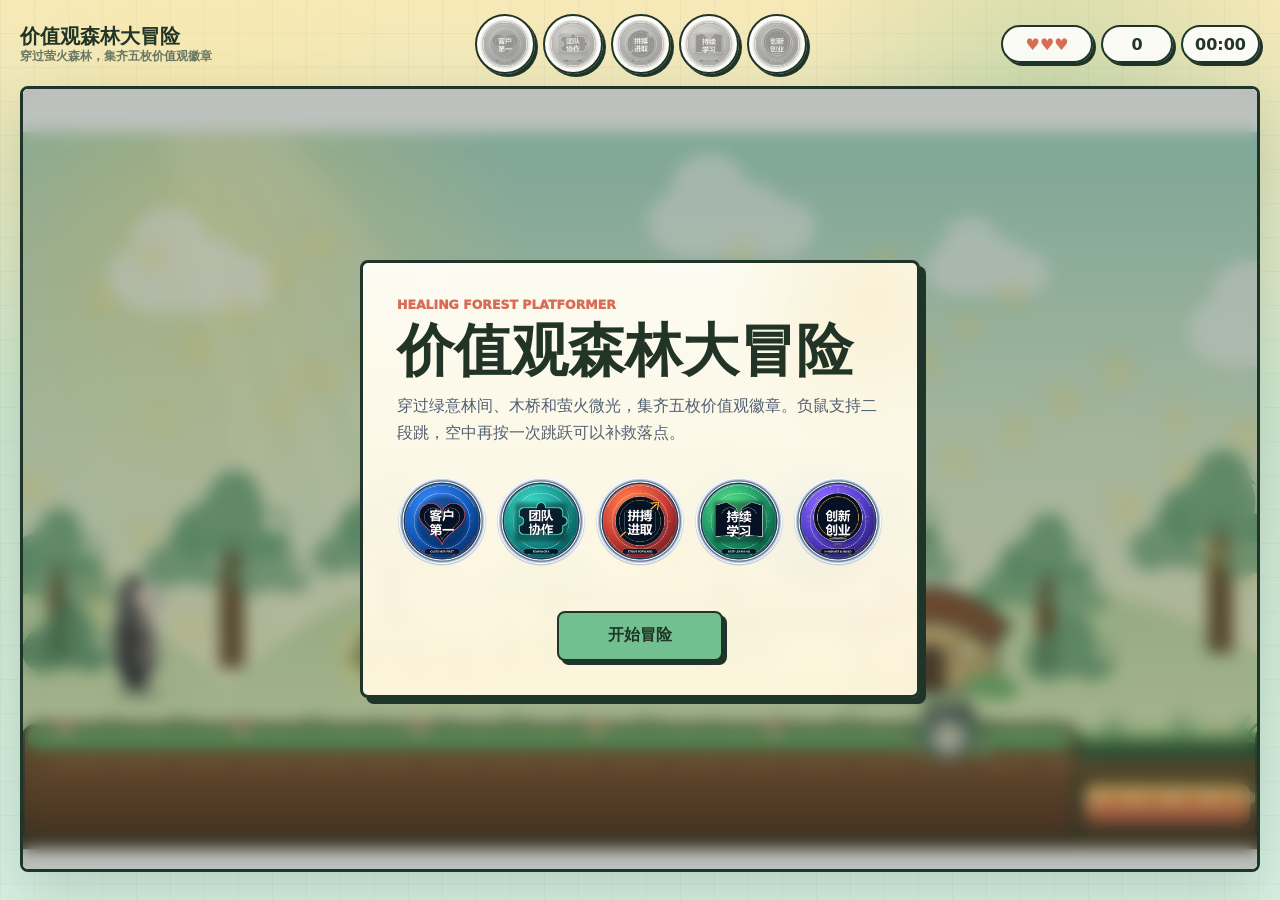
==== forest/index.html @ 3504bba9 "Add healing forest adventure version" ====
<!doctype html>
<html lang="zh-CN">
  <head>
    <meta charset="UTF-8" />
    <meta name="viewport" content="width=device-width, initial-scale=1.0, viewport-fit=cover, user-scalable=no" />
    <meta name="mobile-web-app-capable" content="yes" />
    <meta name="apple-mobile-web-app-capable" content="yes" />
    <meta name="apple-mobile-web-app-title" content="价值观森林大冒险" />
    <meta name="screen-orientation" content="landscape" />
    <meta name="x5-orientation" content="landscape" />
    <meta name="full-screen" content="yes" />
    <meta name="x5-fullscreen" content="true" />
    <meta name="browsermode" content="application" />
    <meta name="x5-page-mode" content="app" />
    <meta
      name="description"
      content="原创横版跳跃小游戏：操控负鼠穿过治愈森林、萤火微光和林间小屋，收集五枚价值观徽章。"
    />
    <title>价值观森林大冒险</title>
    <link rel="preload" as="image" type="image/webp" href="assets/optimized/value-badges/客户第一.webp" />
    <link rel="preload" as="image" type="image/webp" href="assets/optimized/value-badges/团队协作.webp" />
    <link rel="preload" as="image" type="image/webp" href="assets/optimized/value-badges/拼搏进取.webp" />
    <link rel="preload" as="image" type="image/webp" href="assets/optimized/value-badges/持续学习.webp" />
    <link rel="preload" as="image" type="image/webp" href="assets/optimized/value-badges/创新创业.webp" />
    <link rel="preload" as="image" type="image/webp" href="assets/optimized/opossum-q-sprite.webp" />
    <link rel="stylesheet" href="styles.css?v=20260622-forest1" />
    <script src="app.js?v=20260622-forest1" defer></script>
  </head>
  <body>
    <main class="game-shell" aria-label="价值观森林大冒险">
      <header class="hud">
        <div class="brand">
          <div>
            <strong>价值观森林大冒险</strong>
            <span>穿过萤火森林，集齐五枚价值观徽章</span>
          </div>
        </div>

        <div id="badgeRack" class="badge-rack" aria-label="价值观徽章"></div>

        <div class="meters" aria-label="当前状态">
          <span id="heartMeter" class="meter">♥♥♥</span>
          <span id="scoreMeter" class="meter">0</span>
          <span id="timeMeter" class="meter">00:00</span>
        </div>
      </header>

      <section class="stage-frame" aria-label="游戏舞台">
        <canvas id="gameCanvas" width="960" height="540"></canvas>
        <div id="toast" class="toast" role="status" aria-live="polite"></div>
        <div id="overlay" class="overlay is-visible">
          <div class="modal">
            <p class="eyebrow">HEALING FOREST PLATFORMER</p>
            <h1 id="overlayTitle">价值观森林大冒险</h1>
            <p id="overlayText">穿过绿意林间、木桥和萤火微光，集齐五枚价值观徽章。负鼠支持二段跳，空中再按一次跳跃可以补救落点。</p>
            <div id="overlayBadges" class="overlay-badges" aria-label="徽章清单"></div>
            <div id="overlayMeaning" class="meaning-panel" hidden></div>
            <div class="modal__actions">
              <button id="startButton" class="primary-button" type="button">开始冒险</button>
            </div>
          </div>
        </div>
      </section>

      <nav class="touch-controls" aria-label="触控操作">
        <button type="button" data-hold="left" aria-label="向左">←</button>
        <button type="button" data-tap="jump" aria-label="跳跃">↑</button>
        <button type="button" data-hold="right" aria-label="向右">→</button>
      </nav>
    </main>
    <div class="orientation-hint" aria-live="polite">
      <div>
        <strong>请横屏体验</strong>
        <span>价值观森林大冒险横屏游玩更顺手</span>
        <button id="orientationContinue" class="orientation-continue" type="button">已横屏，进入游戏</button>
      </div>
    </div>
  </body>
</html>
---- forest/styles.css ----
:root {
  color-scheme: light;
  --ink: #213426;
  --muted: #687865;
  --paper: #fff7de;
  --surface: #fffdf4;
  --line: #203529;
  --red: #d96c55;
  --blue: #5ea6bf;
  --teal: #72bf8f;
  --yellow: #f2c85b;
  --purple: #7b6aa7;
  --shadow: 0 22px 58px rgba(32, 53, 41, 0.18);
  --hard-shadow: 6px 6px 0 var(--line);
  --radius: 8px;
  font-family:
    "PingFang SC", "Microsoft YaHei", "Noto Sans CJK SC", system-ui, -apple-system, BlinkMacSystemFont,
    sans-serif;
}

* {
  box-sizing: border-box;
}

html,
body {
  min-height: 100%;
  margin: 0;
}

body {
  overflow: hidden;
  color: var(--ink);
  background:
    radial-gradient(circle at 16% 18%, rgba(255, 232, 146, 0.35), transparent 18%),
    radial-gradient(circle at 82% 12%, rgba(117, 184, 139, 0.32), transparent 20%),
    linear-gradient(90deg, rgba(32, 53, 41, 0.04) 1px, transparent 1px),
    linear-gradient(0deg, rgba(32, 53, 41, 0.04) 1px, transparent 1px),
    linear-gradient(180deg, #f8e8b7 0%, #cfe8d0 45%, #d7f1e4 100%);
  background-size: auto, auto, 34px 34px, 34px 34px, auto;
}

button {
  appearance: none;
  -webkit-appearance: none;
  font: inherit;
  color: inherit;
  cursor: pointer;
  outline: none;
  -webkit-user-drag: none;
  -webkit-tap-highlight-color: transparent;
  caret-color: transparent;
}

button:focus,
button:focus-visible {
  outline: none;
}

h1,
p {
  margin: 0;
}

.game-shell {
  display: grid;
  grid-template-rows: auto minmax(0, 1fr) auto;
  width: min(1240px, calc(100vw - 24px));
  height: 100vh;
  margin: 0 auto;
  padding: 14px 0 16px;
  gap: 12px;
  min-width: 0;
}

.hud {
  display: grid;
  grid-template-columns: auto minmax(0, 1fr) auto;
  gap: 14px;
  align-items: center;
  min-width: 0;
}

.brand {
  display: inline-flex;
  align-items: center;
  min-width: 260px;
}

.brand strong,
.brand span {
  display: block;
  line-height: 1.2;
  white-space: nowrap;
}

.brand strong {
  font-size: 1.24rem;
  letter-spacing: 0;
}

.brand span {
  color: var(--muted);
  font-size: 0.76rem;
  font-weight: 800;
}

.badge-rack,
.meters {
  display: flex;
  flex-wrap: wrap;
  gap: 8px;
  align-items: center;
}

.badge-rack {
  justify-content: center;
}

.meters {
  justify-content: flex-end;
}

.badge-chip,
.meter {
  display: inline-flex;
  align-items: center;
  min-height: 38px;
  border: 2px solid var(--line);
  border-radius: 999px;
  background: rgba(255, 255, 255, 0.88);
  box-shadow: 3px 3px 0 var(--line);
  font-weight: 900;
}

.badge-chip {
  justify-content: center;
  padding: 3px;
  color: rgba(23, 32, 51, 0.54);
}

.badge-chip b {
  display: grid;
  width: 50px;
  height: 50px;
  place-items: center;
  border: 0;
  border-radius: 0;
  background: transparent;
  font-size: 0.83rem;
}

.badge-chip.is-collected {
  color: var(--ink);
  background: color-mix(in srgb, var(--badge-color) 28%, white);
}

.badge-chip.is-collected b {
  background: transparent;
  color: #ffffff;
}

.badge-chip img,
.overlay-badges img {
  width: 100%;
  height: 100%;
  object-fit: contain;
  transform: none;
}

.badge-chip img {
  opacity: 0.46;
  filter: grayscale(1) saturate(0) brightness(0.92) contrast(0.9);
  transition:
    filter 0.22s ease,
    opacity 0.22s ease,
    transform 0.22s ease;
}

.badge-chip.is-collected img {
  opacity: 1;
  filter: none;
  transform: scale(1.06);
}

.meter {
  justify-content: center;
  min-width: 72px;
  padding: 0 12px;
}

#heartMeter {
  min-width: 92px;
  color: var(--red);
}

.stage-frame {
  position: relative;
  display: grid;
  place-items: center;
  overflow: hidden;
  width: 100%;
  min-width: 0;
  min-height: 0;
  border: 3px solid var(--line);
  border-radius: var(--radius);
  background: #f9f2d8;
  box-shadow: var(--shadow);
}

canvas {
  display: block;
  width: 100%;
  max-width: 100%;
  height: 100%;
  max-height: 100%;
  aspect-ratio: 16 / 9;
}

.toast {
  position: absolute;
  left: 50%;
  top: 18px;
  z-index: 3;
  transform: translate(-50%, -12px);
  max-width: min(520px, calc(100% - 32px));
  border: 2px solid var(--line);
  border-radius: 999px;
  padding: 9px 16px;
  background: #ffffff;
  box-shadow: var(--hard-shadow);
  font-weight: 950;
  text-align: center;
  opacity: 0;
  pointer-events: none;
  transition:
    opacity 0.18s ease,
    transform 0.18s ease;
}

.toast.is-visible {
  opacity: 1;
  transform: translate(-50%, 0);
}

.overlay {
  position: absolute;
  inset: 0;
  z-index: 4;
  display: none;
  place-items: center;
  padding: 18px;
  overflow: hidden;
  background: rgba(33, 52, 38, 0.3);
  backdrop-filter: blur(8px);
}

.overlay.is-visible {
  display: grid;
}

.modal {
  width: min(560px, 100%);
  max-width: 100%;
  min-width: 0;
  max-height: 100%;
  border: 3px solid var(--line);
  border-radius: var(--radius);
  padding: clamp(20px, 4vw, 34px);
  background:
    radial-gradient(circle at 92% 8%, rgba(239, 198, 92, 0.18), transparent 24%),
    linear-gradient(180deg, rgba(255, 253, 244, 0.97), rgba(255, 247, 222, 0.96));
  box-shadow: var(--hard-shadow);
  overflow: auto;
}

.overlay.is-complete .modal {
  width: min(860px, 100%);
  padding: clamp(18px, 3vw, 28px);
}

.eyebrow {
  margin-bottom: 10px;
  color: var(--red);
  font-size: 0.78rem;
  font-weight: 950;
  letter-spacing: 0;
}

.modal h1 {
  font-size: clamp(2.1rem, 5.6vw, 3.55rem);
  line-height: 1.02;
  white-space: nowrap;
  word-break: keep-all;
}

.modal p:not(.eyebrow) {
  margin-top: 12px;
  color: #526071;
  line-height: 1.7;
  overflow-wrap: anywhere;
}

.overlay-badges {
  display: grid;
  grid-template-columns: repeat(5, minmax(0, 1fr));
  gap: 8px;
  margin-top: 18px;
}

.overlay-badges span {
  display: grid;
  gap: 6px;
  min-height: 112px;
  place-items: center;
  border: 0;
  border-radius: var(--radius);
  padding: 0;
  background: transparent;
  font-size: 0.76rem;
  font-weight: 900;
  text-align: center;
  overflow-wrap: anywhere;
}

.overlay-badges b {
  display: grid;
  width: 90px;
  height: 90px;
  place-items: center;
  border: 0;
  border-radius: 0;
  background: transparent;
  color: #ffffff;
}

.overlay-badges strong,
.overlay-badges small {
  display: none;
}

.overlay.is-complete .overlay-badges {
  grid-template-columns: repeat(5, minmax(0, 1fr));
}

.overlay.is-complete .overlay-badges span {
  min-height: 106px;
  align-content: center;
  background: transparent;
}

.overlay.is-complete .overlay-badges b {
  width: 96px;
  height: 96px;
  background: transparent;
}

.overlay.is-complete .overlay-badges strong,
.overlay.is-complete .overlay-badges small {
  display: block;
}

.overlay.is-complete .overlay-badges small {
  color: var(--muted);
  font-size: 0.72rem;
  line-height: 1.35;
}

.meaning-panel {
  display: grid;
  gap: 12px;
  margin-top: 14px;
}

.achievement-card {
  display: grid;
  grid-template-columns: auto minmax(0, 1fr);
  gap: 14px;
  align-items: start;
  padding: 14px 0 0;
  border-top: 2px solid rgba(23, 32, 51, 0.16);
}

.achievement-card__seal {
  display: grid;
  width: 54px;
  height: 54px;
  place-items: center;
  border: 3px solid var(--line);
  border-radius: 50%;
  background: var(--teal);
  box-shadow: 4px 4px 0 var(--line);
  color: #ffffff;
  font-size: 1.8rem;
  font-weight: 950;
}

.achievement-card__label {
  margin: 0 0 5px;
  color: var(--red);
  font-size: 0.74rem;
  font-weight: 950;
  letter-spacing: 0;
}

.achievement-card h2 {
  margin: 0;
  font-size: 1.28rem;
  line-height: 1.2;
}

.completion-stats {
  display: grid;
  grid-template-columns: repeat(3, minmax(0, 1fr));
  gap: 10px;
}

.completion-stats span {
  display: grid;
  gap: 5px;
  align-content: center;
  min-height: 76px;
  border: 2px solid var(--line);
  border-radius: var(--radius);
  padding: 10px;
  background: #fffaf0;
  box-shadow: 3px 3px 0 var(--line);
  text-align: center;
}

.completion-stats b {
  font-size: 1.12rem;
  line-height: 1.12;
  overflow-wrap: anywhere;
}

.completion-stats small {
  color: var(--muted);
  font-size: 0.76rem;
  font-weight: 900;
}

.value-actions {
  display: grid;
  gap: 8px;
  padding: 14px 0 0;
  border-top: 2px solid rgba(23, 32, 51, 0.16);
}

.value-actions p {
  margin: 0;
  color: var(--ink);
  font-weight: 950;
}

.value-actions ul {
  display: grid;
  gap: 7px;
  margin: 0;
  padding: 0;
  list-style: none;
}

.value-actions li {
  position: relative;
  padding-left: 18px;
  color: #526071;
  line-height: 1.48;
}

.value-actions li::before {
  content: "";
  position: absolute;
  left: 0;
  top: 0.62em;
  width: 8px;
  height: 8px;
  border: 2px solid var(--line);
  border-radius: 50%;
  background: var(--yellow);
}

.modal__actions {
  display: flex;
  flex-wrap: wrap;
  gap: 10px;
  justify-content: center;
  margin-top: 20px;
}

.overlay.is-complete .modal__actions {
  position: sticky;
  bottom: 0;
  z-index: 2;
  margin-top: 14px;
  padding-top: 12px;
  border-top: 2px solid rgba(23, 32, 51, 0.16);
  background: linear-gradient(180deg, rgba(255, 255, 255, 0.86), #ffffff 32%);
}

.primary-button {
  min-width: 166px;
  min-height: 50px;
  border: 2px solid var(--line);
  border-radius: var(--radius);
  padding: 0 18px;
  box-shadow: 4px 4px 0 var(--line);
  font-weight: 950;
  transition:
    transform 0.16s ease,
    box-shadow 0.16s ease;
}

.primary-button {
  background: var(--teal);
}

.primary-button:disabled {
  cursor: wait;
  opacity: 0.72;
  transform: none;
  box-shadow: 4px 4px 0 var(--line);
}

.primary-button:hover,
.touch-controls button:hover {
  transform: translate(-2px, -2px);
  box-shadow: 6px 6px 0 var(--line);
}

.primary-button:disabled:hover {
  transform: none;
  box-shadow: 4px 4px 0 var(--line);
}

.touch-controls {
  display: none;
  grid-template-columns: repeat(3, 58px);
  justify-content: center;
  gap: 12px;
}

.touch-controls button {
  height: 54px;
  border: 2px solid var(--line);
  border-radius: var(--radius);
  background: rgba(255, 255, 255, 0.92);
  box-shadow: 4px 4px 0 var(--line);
  font-size: 1.35rem;
  font-weight: 950;
}

.orientation-hint {
  display: none;
}

@media (max-width: 980px) {
  .game-shell {
    width: min(calc(100vw - 14px), 760px);
    padding-top: 8px;
  }

  .hud {
    grid-template-columns: 1fr;
  }

  .brand,
  .badge-rack,
  .meters {
    justify-content: center;
  }

  .brand {
    min-width: 0;
  }

  .touch-controls {
    display: grid;
  }
}

@media (max-width: 620px) {
  body {
    overflow: auto;
  }

  .game-shell {
    height: 100svh;
  }

  .brand span,
  .badge-chip span {
    display: none;
  }

  .badge-rack {
    gap: 6px;
  }

  .badge-chip {
    padding: 3px;
  }

  .badge-chip b {
    width: 36px;
    height: 36px;
  }

  .overlay-badges {
    grid-template-columns: repeat(2, minmax(0, 1fr));
  }

  .overlay.is-complete .overlay-badges,
  .completion-stats {
    grid-template-columns: 1fr;
  }

  .achievement-card {
    grid-template-columns: 1fr;
    gap: 10px;
  }

  .achievement-card__seal {
    width: 48px;
    height: 48px;
    font-size: 1.35rem;
  }

  .modal {
    max-height: calc(100% - 18px);
    overflow: auto;
    padding: 18px;
  }

  .modal h1 {
    font-size: clamp(1.86rem, 9vw, 2.35rem);
  }

  .modal p:not(.eyebrow) {
    line-height: 1.55;
  }

  .modal__actions,
  .primary-button {
    width: 100%;
  }

  .primary-button {
    min-height: 46px;
  }

  .overlay-badges {
    gap: 8px;
    margin-top: 14px;
  }

  .overlay-badges span {
    min-height: 96px;
    font-size: 0.72rem;
  }

  .overlay.is-complete .overlay-badges span {
    min-height: 118px;
  }

  .overlay-badges b {
    width: 78px;
    height: 78px;
  }

  .overlay.is-complete .overlay-badges b {
    width: 96px;
    height: 96px;
  }
}

@media (pointer: coarse) {
  *,
  *::before,
  *::after {
    -webkit-user-select: none;
    user-select: none;
    -webkit-touch-callout: none;
  }

  ::selection {
    background: transparent;
  }

  html,
  body {
    width: 100%;
    height: var(--app-height, 100dvh);
    overflow: hidden;
    overscroll-behavior: none;
  }

  body {
    position: fixed;
    inset: 0;
    touch-action: none;
    user-select: none;
    -webkit-tap-highlight-color: transparent;
  }

  button,
  canvas {
    touch-action: none;
    user-select: none;
  }

  .game-shell {
    grid-template-rows: auto minmax(0, 1fr);
    width: 100vw;
    height: var(--app-height, 100dvh);
    min-height: 0;
  }

  .overlay {
    position: fixed;
    inset: 0;
    z-index: 20;
    padding:
      max(8px, env(safe-area-inset-top))
      max(8px, env(safe-area-inset-right))
      max(8px, env(safe-area-inset-bottom))
      max(8px, env(safe-area-inset-left));
  }

  .modal {
    width: min(720px, calc(100vw - 20px));
    max-height: calc(var(--app-height, 100dvh) - 18px);
    padding: clamp(12px, 3vh, 18px);
    overflow: auto;
    -webkit-overflow-scrolling: touch;
  }

  .eyebrow {
    margin-bottom: 6px;
    font-size: 0.68rem;
  }

  .modal h1 {
    font-size: clamp(1.5rem, 5.2vh, 2.05rem);
    line-height: 1.04;
  }

  .modal p:not(.eyebrow) {
    margin-top: 8px;
    font-size: 0.86rem;
    line-height: 1.42;
  }

  .overlay-badges {
    gap: 5px;
    margin-top: 10px;
  }

  .overlay-badges span {
    min-height: 58px;
  }

  .overlay-badges b {
    width: clamp(44px, 11vh, 64px);
    height: clamp(44px, 11vh, 64px);
  }

  .overlay.is-complete .modal {
    width: min(780px, calc(100vw - 20px));
  }

  .overlay.is-complete .overlay-badges span {
    min-height: 62px;
  }

  .overlay.is-complete .overlay-badges b {
    width: clamp(48px, 11vh, 68px);
    height: clamp(48px, 11vh, 68px);
  }

  .achievement-card {
    gap: 10px;
    padding-top: 10px;
  }

  .achievement-card__seal {
    width: 44px;
    height: 44px;
    font-size: 1.28rem;
  }

  .achievement-card h2 {
    font-size: 1.05rem;
  }

  .completion-stats {
    gap: 6px;
  }

  .completion-stats span {
    min-height: 54px;
    padding: 7px;
  }

  .completion-stats b {
    font-size: 0.94rem;
  }

  .completion-stats small,
  .value-actions li {
    font-size: 0.72rem;
  }

  .modal__actions {
    margin-top: 10px;
  }

  .overlay.is-complete .modal__actions {
    position: static;
    margin-top: 8px;
    padding-top: 8px;
    background: transparent;
  }

  .primary-button {
    min-width: 138px;
    min-height: 40px;
    padding: 0 14px;
  }

  .touch-controls {
    position: fixed;
    z-index: 12;
    left: 0;
    right: 0;
    bottom: max(10px, env(safe-area-inset-bottom));
    pointer-events: none;
  }

  .touch-controls button {
    pointer-events: auto;
    border-radius: 12px;
    background: rgba(255, 255, 255, 0.88);
    backdrop-filter: blur(8px);
  }

  .primary-button:hover,
  .touch-controls button:hover {
    transform: none;
  }

  body.has-overlay .touch-controls {
    display: none;
  }

  body.is-loading-assets .touch-controls {
    display: none;
  }
}

@media (pointer: coarse) {
  .game-shell {
    padding:
      max(4px, env(safe-area-inset-top))
      max(8px, env(safe-area-inset-right))
      max(6px, env(safe-area-inset-bottom))
      max(8px, env(safe-area-inset-left));
    gap: 5px;
  }

  .hud {
    grid-template-columns: minmax(132px, 0.85fr) minmax(0, 1.15fr) auto;
    gap: 7px;
  }

  .brand {
    min-width: 0;
  }

  .brand strong {
    font-size: clamp(0.86rem, 3.3vh, 1.06rem);
  }

  .brand span {
    display: none;
  }

  .badge-rack {
    gap: 4px;
  }

  .badge-chip {
    min-height: 28px;
    padding: 2px;
    box-shadow: 2px 2px 0 var(--line);
  }

  .badge-chip b {
    width: clamp(28px, 8.5vh, 42px);
    height: clamp(28px, 8.5vh, 42px);
  }

  .meters {
    gap: 5px;
  }

  .meter {
    min-width: 56px;
    min-height: 28px;
    padding: 0 8px;
    box-shadow: 2px 2px 0 var(--line);
    font-size: clamp(0.78rem, 3vh, 0.9rem);
  }

  #heartMeter {
    min-width: 68px;
  }

  .stage-frame {
    align-self: stretch;
    justify-self: center;
    width: auto;
    max-width: 100%;
    height: 100%;
    min-height: 0;
    aspect-ratio: 16 / 9;
    border-width: 2px;
  }

  .touch-controls {
    display: grid;
    grid-template-columns:
      clamp(58px, 13vh, 78px)
      clamp(58px, 13vh, 78px)
      minmax(52px, 1fr)
      clamp(72px, 16vh, 96px);
    align-items: end;
    gap: clamp(8px, 2vw, 14px);
    padding: 0 max(12px, env(safe-area-inset-right)) 0 max(12px, env(safe-area-inset-left));
  }

  .touch-controls button {
    width: 100%;
    height: clamp(48px, 12vh, 68px);
    font-size: clamp(1.2rem, 5vh, 1.8rem);
  }

  .touch-controls [data-hold="left"] {
    grid-column: 1;
  }

  .touch-controls [data-hold="right"] {
    grid-column: 2;
  }

  .touch-controls [data-tap="jump"] {
    grid-column: 4;
    height: clamp(56px, 14vh, 78px);
    background: rgba(46, 196, 182, 0.92);
  }

  .overlay.is-complete .modal {
    display: grid;
    position: relative;
    grid-template-columns: minmax(0, 1fr) auto;
    grid-template-areas:
      "eyebrow actions"
      "title actions"
      "intro intro"
      "badges badges"
      "meaning meaning";
    align-content: start;
    gap: 5px 14px;
    width: min(920px, calc(100vw - 36px));
    max-height: calc(var(--app-height, 100dvh) - 26px);
    padding: 10px 18px 12px;
    overflow: hidden;
  }

  .overlay.is-complete .eyebrow {
    grid-area: eyebrow;
    margin-bottom: 0;
  }

  .overlay.is-complete .modal h1 {
    grid-area: title;
    font-size: clamp(1.4rem, 5.2vh, 1.95rem);
  }

  .overlay.is-complete #overlayText {
    grid-area: intro;
    margin-top: 0;
    font-size: clamp(0.72rem, 2.45vh, 0.82rem);
    line-height: 1.24;
  }

  .overlay.is-complete .overlay-badges {
    grid-area: badges;
    width: min(620px, 100%);
    justify-self: center;
    gap: clamp(6px, 2vw, 18px);
    margin: 0;
  }

  .overlay.is-complete .overlay-badges span {
    min-height: 42px;
  }

  .overlay.is-complete .overlay-badges b {
    width: clamp(38px, 9vh, 52px);
    height: clamp(38px, 9vh, 52px);
  }

  .overlay.is-complete .meaning-panel {
    grid-area: meaning;
    display: grid;
    grid-template-columns: minmax(0, 1.05fr) minmax(260px, 0.95fr);
    gap: 12px;
    align-items: stretch;
    margin-top: 0;
  }

  .overlay.is-complete .achievement-card {
    grid-template-columns: auto minmax(0, 1fr);
    gap: 10px;
    align-content: center;
    padding-top: 0;
    border-top: 0;
  }

  .overlay.is-complete .achievement-card__seal {
    width: 34px;
    height: 34px;
    border-width: 2px;
    box-shadow: 2px 2px 0 var(--line);
    font-size: 1.12rem;
  }

  .overlay.is-complete .achievement-card__label {
    margin-bottom: 2px;
    font-size: 0.62rem;
  }

  .overlay.is-complete .achievement-card h2 {
    font-size: clamp(0.92rem, 2.8vh, 1.06rem);
  }

  .overlay.is-complete .achievement-card p:not(.achievement-card__label) {
    margin-top: 4px;
    font-size: clamp(0.62rem, 2.05vh, 0.72rem);
    line-height: 1.26;
  }

  .overlay.is-complete .completion-stats {
    gap: 5px;
    align-self: center;
  }

  .overlay.is-complete .completion-stats span {
    min-height: 38px;
    padding: 4px;
    box-shadow: 2px 2px 0 var(--line);
  }

  .overlay.is-complete .completion-stats b {
    font-size: 0.72rem;
  }

  .overlay.is-complete .completion-stats small {
    font-size: 0.58rem;
  }

  .overlay.is-complete .value-actions {
    display: none;
  }

  .overlay.is-complete .modal__actions {
    grid-area: actions;
    align-self: center;
    justify-self: end;
    margin: 0;
    padding: 0;
    border-top: 0;
  }

  .overlay.is-complete .primary-button {
    min-height: 40px;
    min-width: 128px;
  }

  .orientation-hint {
    display: none;
  }
}

body.is-portrait-phone .game-shell {
  display: none;
}

body.is-forced-landscape {
  width: 100vw;
  height: var(--app-height, 100dvh);
  overflow: hidden;
}

body.is-forced-landscape .game-shell {
  position: fixed;
  top: 0;
  left: 100vw;
  display: grid;
  width: var(--app-height, 100dvh);
  height: 100vw;
  transform: rotate(90deg);
  transform-origin: top left;
}

body.is-forced-landscape .orientation-hint {
  display: none;
}

body.is-forced-landscape .overlay {
  position: absolute;
  inset: 0;
  padding: 6px;
}

body.is-forced-landscape .overlay.is-complete .modal {
  display: grid;
  grid-template-columns: minmax(0, 1fr) auto;
  grid-template-rows: auto auto auto minmax(0, 1fr);
  grid-template-areas:
    "title actions"
    "intro intro"
    "badges badges"
    "meaning meaning";
  align-content: start;
  gap: 4px 8px;
  width: calc(100% - 12px);
  height: calc(100% - 12px);
  max-height: calc(100% - 12px);
  padding: 8px 10px;
  overflow: hidden;
}

body.is-forced-landscape .overlay.is-complete .eyebrow {
  display: none;
}

body.is-forced-landscape .overlay.is-complete .modal h1 {
  grid-area: title;
  font-size: clamp(1rem, 4vh, 1.28rem);
  line-height: 1.08;
}

body.is-forced-landscape .overlay.is-complete #overlayText {
  grid-area: intro;
  margin-top: 0;
  font-size: clamp(0.58rem, 2.05vh, 0.7rem);
  line-height: 1.28;
}

body.is-forced-landscape .overlay.is-complete .overlay-badges {
  grid-area: badges;
  grid-template-columns: repeat(5, minmax(0, 1fr));
  gap: 6px;
  margin: 0;
}

body.is-forced-landscape .overlay.is-complete .overlay-badges span {
  min-height: 34px;
}

body.is-forced-landscape .overlay.is-complete .overlay-badges b {
  width: clamp(32px, 8.2vh, 44px);
  height: clamp(32px, 8.2vh, 44px);
}

body.is-forced-landscape .overlay.is-complete .meaning-panel {
  grid-area: meaning;
  display: grid;
  grid-template-columns: minmax(0, 1fr) minmax(190px, 0.82fr);
  gap: 8px;
  margin-top: 0;
  min-height: 0;
  overflow: hidden;
}

body.is-forced-landscape .overlay.is-complete .achievement-card {
  grid-template-columns: auto minmax(0, 1fr);
  gap: 8px;
  padding-top: 0;
  border-top: 0;
}

body.is-forced-landscape .overlay.is-complete .achievement-card__seal {
  width: 28px;
  height: 28px;
  border-width: 2px;
  box-shadow: 2px 2px 0 var(--line);
  font-size: 0.95rem;
}

body.is-forced-landscape .overlay.is-complete .achievement-card__label {
  margin-bottom: 1px;
  font-size: 0.55rem;
}

body.is-forced-landscape .overlay.is-complete .achievement-card h2 {
  font-size: clamp(0.76rem, 2.45vh, 0.9rem);
  line-height: 1.1;
}

body.is-forced-landscape .overlay.is-complete .achievement-card p:not(.achievement-card__label) {
  margin-top: 3px;
  font-size: clamp(0.55rem, 1.86vh, 0.64rem);
  line-height: 1.22;
}

body.is-forced-landscape .overlay.is-complete .completion-stats {
  grid-template-columns: repeat(3, minmax(0, 1fr));
  align-self: center;
  gap: 4px;
}

body.is-forced-landscape .overlay.is-complete .completion-stats span {
  min-height: 34px;
  padding: 3px;
  box-shadow: 2px 2px 0 var(--line);
}

body.is-forced-landscape .overlay.is-complete .completion-stats b {
  font-size: 0.66rem;
}

body.is-forced-landscape .overlay.is-complete .completion-stats small {
  font-size: 0.52rem;
}

body.is-forced-landscape .overlay.is-complete .value-actions {
  display: none;
}

body.is-forced-landscape .overlay.is-complete .modal__actions {
  grid-area: actions;
  align-self: center;
  justify-self: end;
  margin: 0;
  padding: 0;
  border-top: 0;
}

body.is-forced-landscape .overlay.is-complete .primary-button {
  min-width: 104px;
  min-height: 34px;
  padding: 0 10px;
  font-size: 0.76rem;
}

body.is-portrait-phone .orientation-hint {
  position: fixed;
  z-index: 40;
  inset: 0;
  display: grid;
  place-items: center;
  padding:
    max(22px, env(safe-area-inset-top))
    max(18px, env(safe-area-inset-right))
    max(22px, env(safe-area-inset-bottom))
    max(18px, env(safe-area-inset-left));
  background:
    linear-gradient(90deg, rgba(23, 32, 51, 0.05) 1px, transparent 1px),
    linear-gradient(0deg, rgba(23, 32, 51, 0.05) 1px, transparent 1px),
    linear-gradient(180deg, #ffe8b8 0%, #d8f3ff 52%, #dff8ee 100%);
  background-size: 30px 30px, 30px 30px, auto;
}

body.is-portrait-phone .orientation-hint > div {
  display: grid;
  gap: 8px;
  width: min(360px, calc(100vw - 36px));
  border: 3px solid var(--line);
  border-radius: var(--radius);
  padding: 22px 20px;
  background: rgba(255, 255, 255, 0.96);
  box-shadow: var(--hard-shadow);
  text-align: center;
}

body.is-portrait-phone .orientation-hint strong {
  font-size: 1.36rem;
  line-height: 1.15;
}

body.is-portrait-phone .orientation-hint span {
  color: var(--muted);
  font-size: 0.92rem;
  font-weight: 850;
  line-height: 1.45;
}

.orientation-continue {
  justify-self: center;
  min-width: 150px;
  min-height: 42px;
  margin-top: 8px;
  border: 2px solid var(--line);
  border-radius: var(--radius);
  padding: 0 16px;
  background: var(--teal);
  box-shadow: 4px 4px 0 var(--line);
  font-size: 0.94rem;
  font-weight: 950;
}
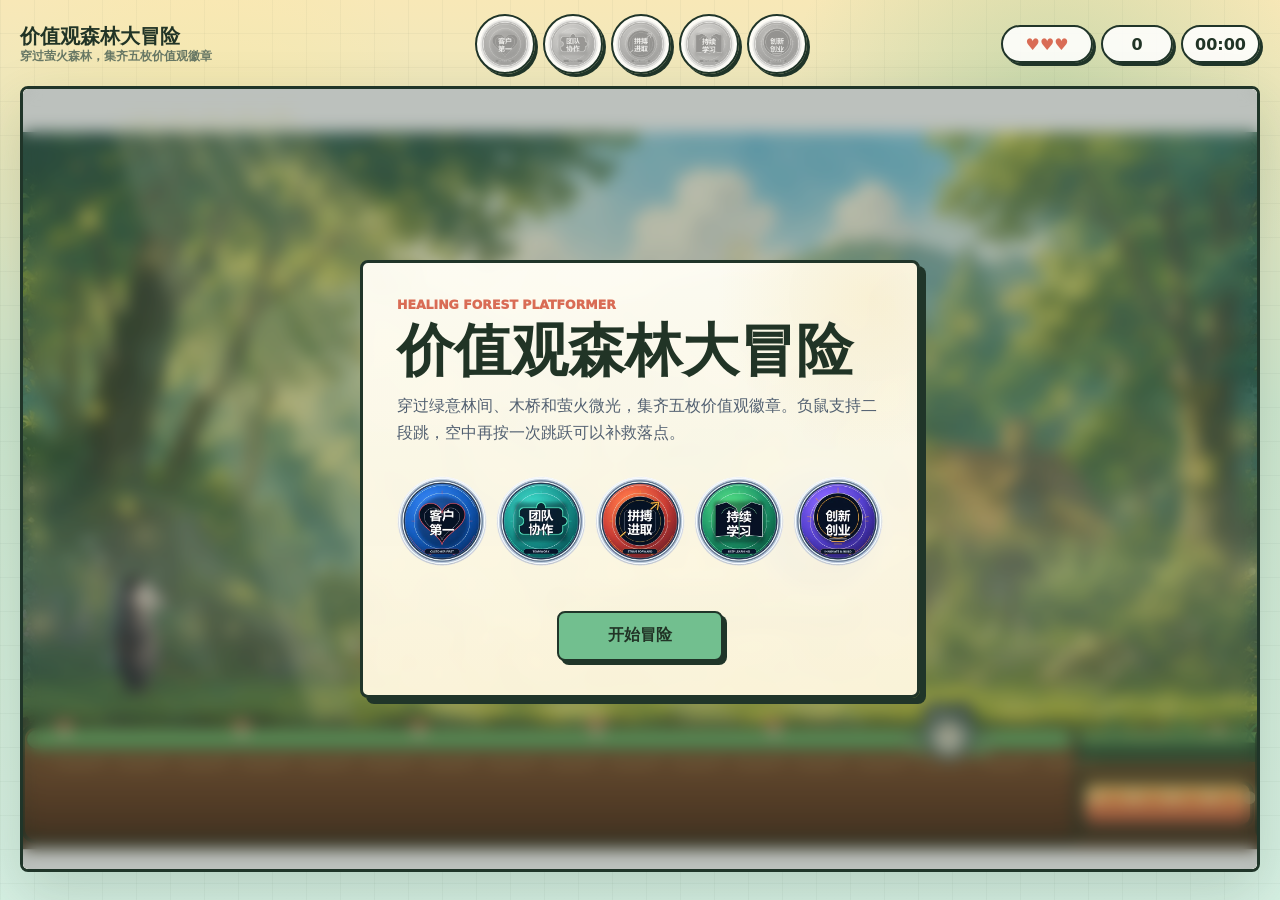
==== commit b1285ed1: "Improve forest version with painted background" ====
--- a/forest/index.html
+++ b/forest/index.html
@@ -23,8 +23,9 @@
     <link rel="preload" as="image" type="image/webp" href="assets/optimized/value-badges/持续学习.webp" />
     <link rel="preload" as="image" type="image/webp" href="assets/optimized/value-badges/创新创业.webp" />
     <link rel="preload" as="image" type="image/webp" href="assets/optimized/opossum-q-sprite.webp" />
-    <link rel="stylesheet" href="styles.css?v=20260622-forest1" />
-    <script src="app.js?v=20260622-forest1" defer></script>
+    <link rel="preload" as="image" type="image/webp" href="assets/backgrounds/healing-forest-bg.webp" />
+    <link rel="stylesheet" href="styles.css?v=20260622-forest2" />
+    <script src="app.js?v=20260622-forest2" defer></script>
   </head>
   <body>
     <main class="game-shell" aria-label="价值观森林大冒险">
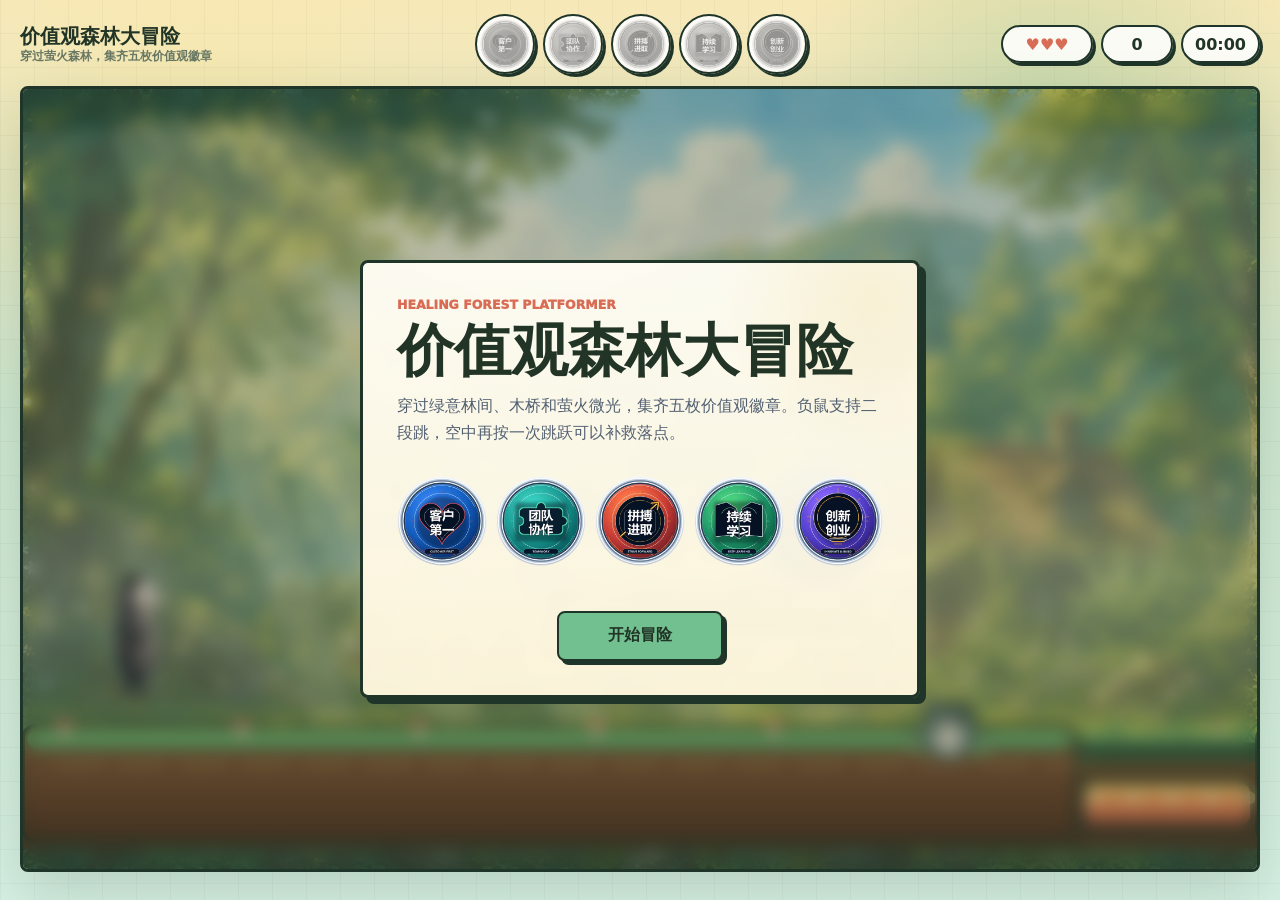
==== commit 4c4d9357: "Remove forest canvas letterbox bars" ====
--- a/forest/index.html
+++ b/forest/index.html
@@ -24,8 +24,8 @@
     <link rel="preload" as="image" type="image/webp" href="assets/optimized/value-badges/创新创业.webp" />
     <link rel="preload" as="image" type="image/webp" href="assets/optimized/opossum-q-sprite.webp" />
     <link rel="preload" as="image" type="image/webp" href="assets/backgrounds/healing-forest-bg.webp" />
-    <link rel="stylesheet" href="styles.css?v=20260622-forest2" />
-    <script src="app.js?v=20260622-forest2" defer></script>
+    <link rel="stylesheet" href="styles.css?v=20260622-forest4" />
+    <script src="app.js?v=20260622-forest4" defer></script>
   </head>
   <body>
     <main class="game-shell" aria-label="价值观森林大冒险">
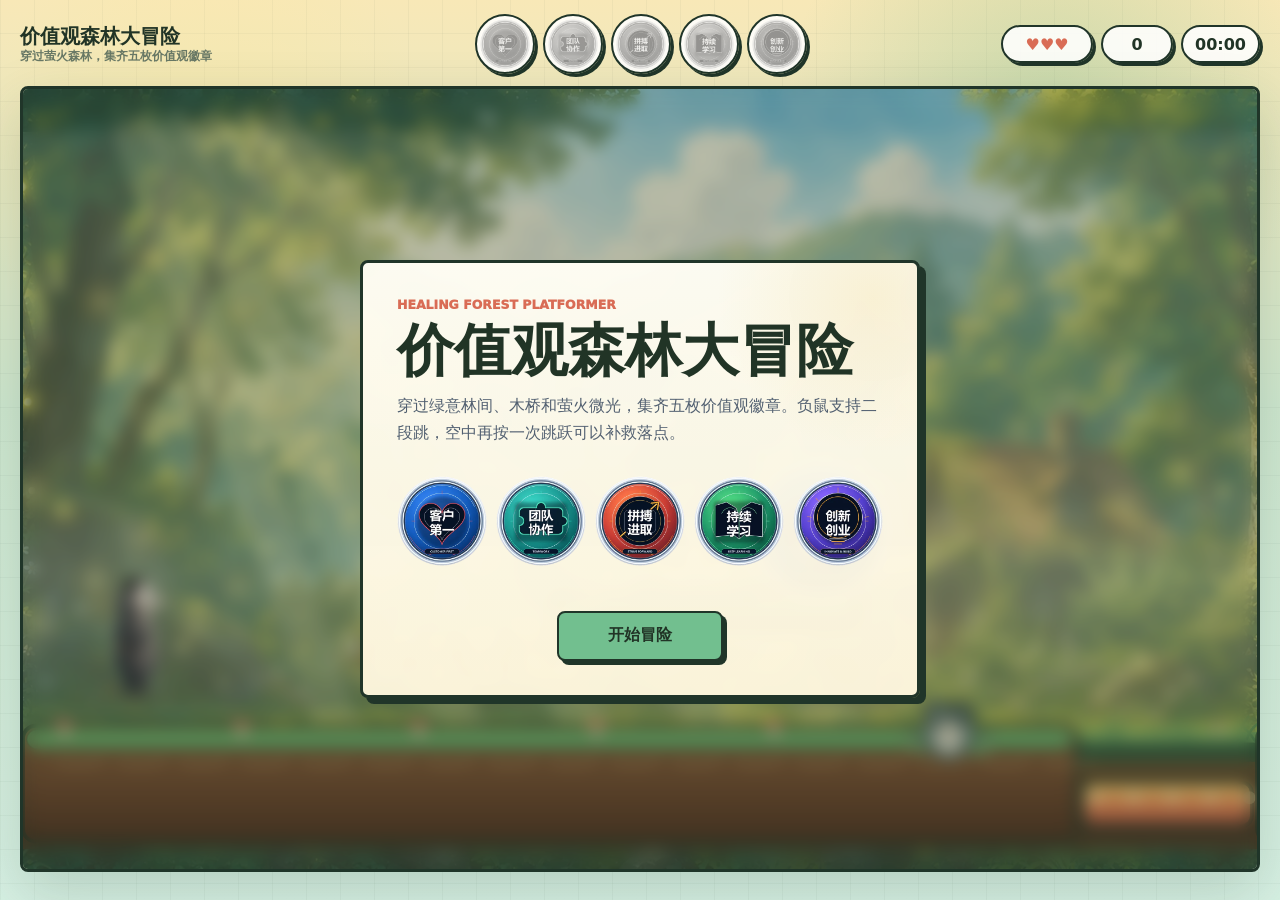
==== commit ea43e677: "Fix forest completion button overlay" ====
--- a/forest/index.html
+++ b/forest/index.html
@@ -24,8 +24,8 @@
     <link rel="preload" as="image" type="image/webp" href="assets/optimized/value-badges/创新创业.webp" />
     <link rel="preload" as="image" type="image/webp" href="assets/optimized/opossum-q-sprite.webp" />
     <link rel="preload" as="image" type="image/webp" href="assets/backgrounds/healing-forest-bg.webp" />
-    <link rel="stylesheet" href="styles.css?v=20260622-forest4" />
-    <script src="app.js?v=20260622-forest4" defer></script>
+    <link rel="stylesheet" href="styles.css?v=20260622-forest5" />
+    <script src="app.js?v=20260622-forest5" defer></script>
   </head>
   <body>
     <main class="game-shell" aria-label="价值观森林大冒险">
--- a/forest/styles.css
+++ b/forest/styles.css
@@ -489,13 +489,11 @@
 }
 
 .overlay.is-complete .modal__actions {
-  position: sticky;
-  bottom: 0;
   z-index: 2;
-  margin-top: 14px;
-  padding-top: 12px;
-  border-top: 2px solid rgba(23, 32, 51, 0.16);
-  background: linear-gradient(180deg, rgba(255, 255, 255, 0.86), #ffffff 32%);
+  margin-top: 18px;
+  padding-top: 0;
+  border-top: 0;
+  background: transparent;
 }
 
 .primary-button {
